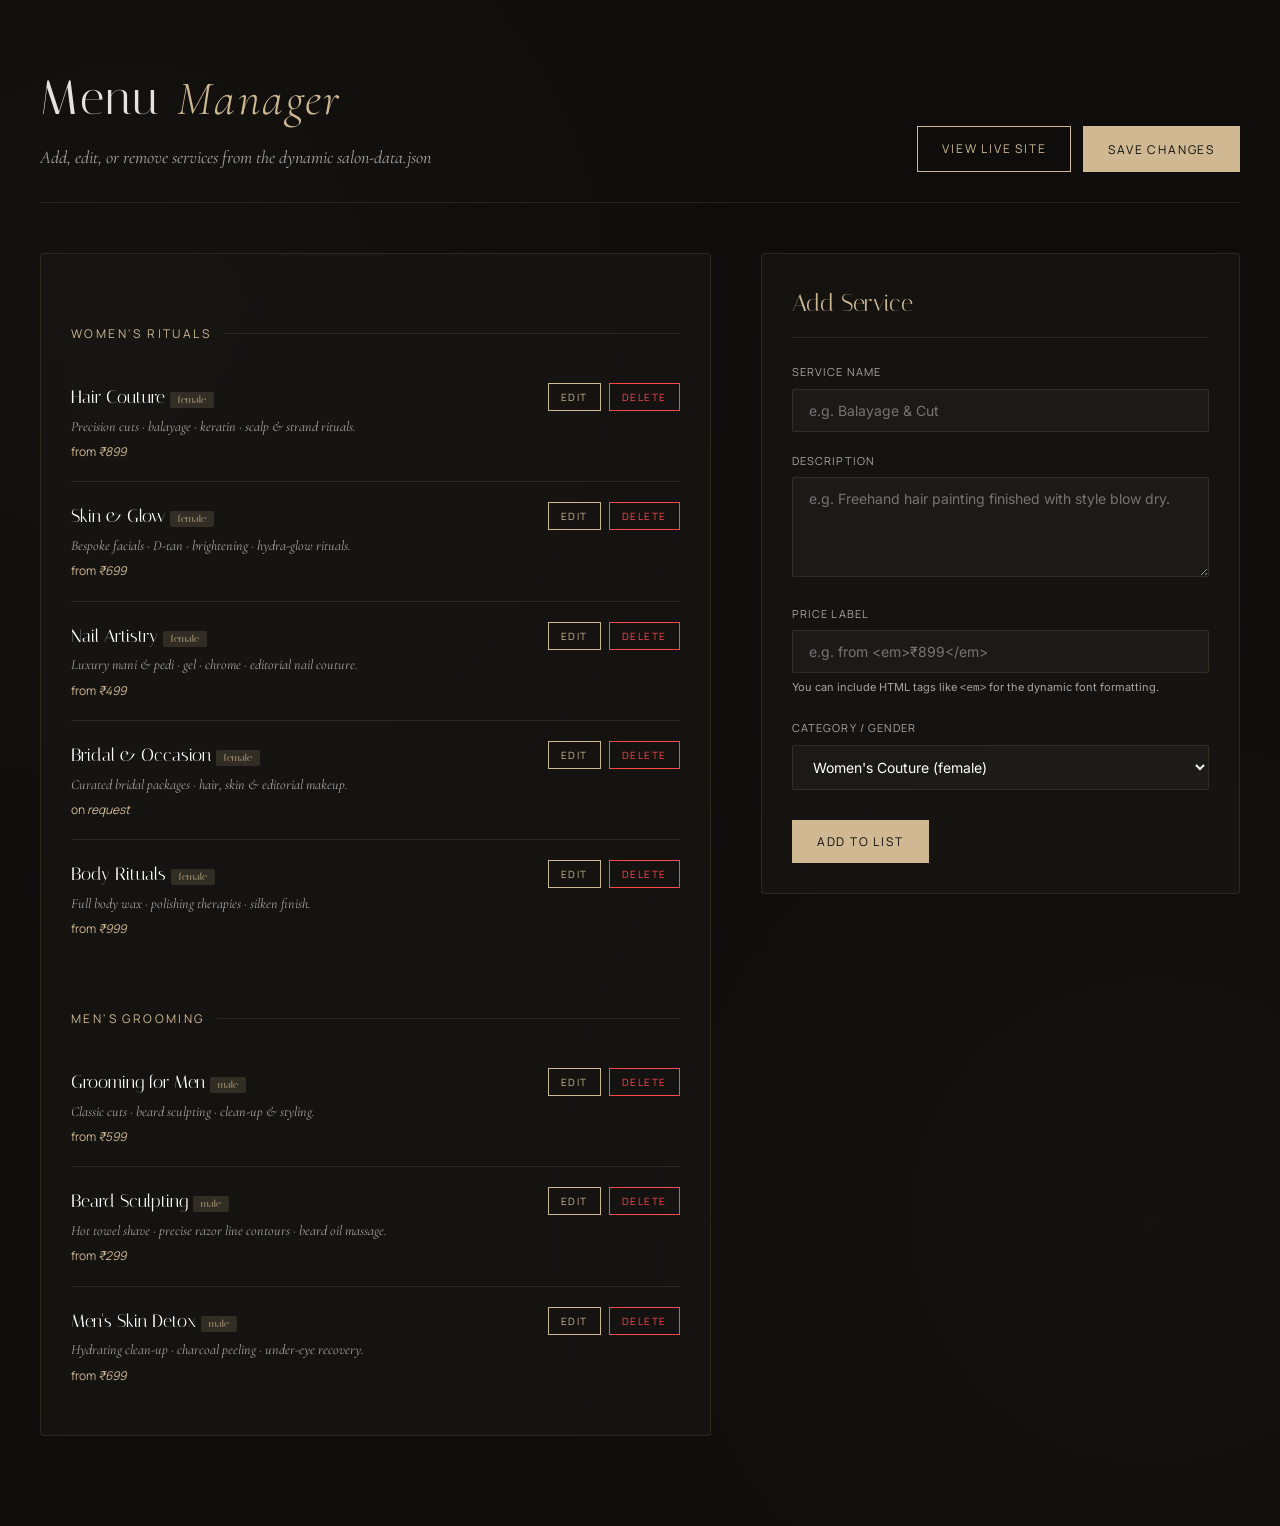
==== admin.html @ 3f5f5612 "feat: split services into Men/Women columns and add dynamic admin control panel for menu updates" ====
<!DOCTYPE html>
<html lang="en">
<head>
    <meta charset="UTF-8">
    <meta name="viewport" content="width=device-width, initial-scale=1.0">
    <title>Preyank Limbachiya Salon · Service Menu Manager</title>
    <link rel="preconnect" href="https://fonts.googleapis.com" />
    <link rel="preconnect" href="https://fonts.gstatic.com" crossorigin />
    <link href="https://fonts.googleapis.com/css2?family=Cormorant+Garamond:ital,wght@0,300;0,400;0,500;0,600;1,300;1,400&family=Inter:wght@200;300;400;500;600&family=Italiana&family=Manrope:wght@200;300;400;500&display=swap" rel="stylesheet" />
    <style>
        :root {
            --bg-color: #0e0d0b;
            --panel-bg: rgba(26, 24, 21, 0.65);
            --gold-500: #cfb892;
            --gold-600: #b59f7b;
            --gold-light: rgba(207, 184, 146, 0.15);
            --ink-1000: #ffffff;
            --ink-800: #e5e3df;
            --warm-700: #a9a6a0;
            --line: rgba(207, 184, 146, 0.12);
            --border-focus: rgba(207, 184, 146, 0.5);
            --error: #ff4a4a;
            --success: #4eff8a;
            --font-display: 'Italiana', serif;
            --font-serif: 'Cormorant Garamond', serif;
            --font-sans: 'Inter', sans-serif;
            --font-mono: 'Manrope', sans-serif;
        }

        * {
            box-sizing: border-box;
            margin: 0;
            padding: 0;
        }

        body {
            background-color: var(--bg-color);
            color: var(--ink-1000);
            font-family: var(--font-sans);
            line-height: 1.6;
            padding: 60px 20px;
            min-height: 100vh;
            background-image: 
                radial-gradient(circle at 10% 20%, rgba(207, 184, 146, 0.03) 0%, transparent 40%),
                radial-gradient(circle at 90% 80%, rgba(207, 184, 146, 0.03) 0%, transparent 40%);
        }

        .container {
            max-width: 1200px;
            margin: 0 auto;
        }

        header {
            margin-bottom: 50px;
            border-bottom: 1px solid var(--line);
            padding-bottom: 30px;
            display: flex;
            justify-content: space-between;
            align-items: flex-end;
        }

        h1 {
            font-family: var(--font-display);
            font-size: clamp(32px, 4vw, 48px);
            font-weight: 300;
            letter-spacing: 0.05em;
            color: var(--ink-800);
        }

        h1 em {
            font-family: var(--font-serif);
            font-style: italic;
            color: var(--gold-500);
        }

        .subtitle {
            font-family: var(--font-serif);
            font-size: 18px;
            color: var(--warm-700);
            margin-top: 5px;
            font-style: italic;
        }

        .btn {
            display: inline-flex;
            align-items: center;
            justify-content: center;
            padding: 12px 24px;
            border: 1px solid var(--gold-500);
            background: transparent;
            color: var(--gold-500);
            font-family: var(--font-mono);
            font-size: 12px;
            letter-spacing: 0.15em;
            text-transform: uppercase;
            cursor: pointer;
            transition: all 0.4s cubic-bezier(0.19, 1, 0.22, 1);
            text-decoration: none;
        }

        .btn:hover {
            background: var(--gold-500);
            color: var(--bg-color);
            box-shadow: 0 0 20px rgba(207, 184, 146, 0.2);
            transform: translateY(-2px);
        }

        .btn--primary {
            background: var(--gold-500);
            color: var(--bg-color);
        }

        .btn--primary:hover {
            background: var(--ink-1000);
            border-color: var(--ink-1000);
            color: var(--bg-color);
        }

        .btn--danger {
            border-color: var(--error);
            color: var(--error);
        }

        .btn--danger:hover {
            background: var(--error);
            color: var(--ink-1000);
        }

        .btn--sm {
            padding: 6px 12px;
            font-size: 10px;
        }

        .btn-group {
            display: flex;
            gap: 12px;
        }

        .layout {
            display: grid;
            grid-template-columns: 1.4fr 1fr;
            gap: 50px;
        }

        @media (max-width: 900px) {
            .layout {
                grid-template-columns: 1fr;
            }
            header {
                flex-direction: column;
                align-items: flex-start;
                gap: 20px;
            }
        }

        .card {
            background: var(--panel-bg);
            border: 1px solid var(--line);
            border-radius: 4px;
            padding: 30px;
            backdrop-filter: blur(10px);
            -webkit-backdrop-filter: blur(10px);
            margin-bottom: 30px;
        }

        .card-title {
            font-family: var(--font-display);
            font-size: 24px;
            font-weight: 400;
            color: var(--gold-500);
            border-bottom: 1px solid var(--line);
            padding-bottom: 15px;
            margin-bottom: 25px;
            display: flex;
            justify-content: space-between;
            align-items: center;
        }

        .form-group {
            margin-bottom: 20px;
        }

        label {
            display: block;
            font-family: var(--font-mono);
            font-size: 11px;
            letter-spacing: 0.1em;
            text-transform: uppercase;
            color: var(--warm-700);
            margin-bottom: 8px;
        }

        input[type="text"], textarea, select {
            width: 100%;
            padding: 12px 16px;
            background: rgba(255, 255, 255, 0.03);
            border: 1px solid var(--line);
            color: var(--ink-1000);
            font-family: var(--font-sans);
            font-size: 14px;
            outline: none;
            transition: all 0.3s;
            border-radius: 2px;
        }

        input[type="text"]:focus, textarea:focus, select:focus {
            border-color: var(--border-focus);
            background: rgba(255, 255, 255, 0.05);
            box-shadow: 0 0 10px rgba(207, 184, 146, 0.05);
        }

        textarea {
            height: 100px;
            resize: vertical;
        }

        .menu-list {
            list-style: none;
        }

        .menu-item {
            display: flex;
            justify-content: space-between;
            align-items: flex-start;
            padding: 20px 0;
            border-bottom: 1px solid var(--line);
            gap: 20px;
        }

        .menu-item:last-child {
            border-bottom: none;
        }

        .menu-item__info {
            flex-grow: 1;
        }

        .menu-item__name {
            font-family: var(--font-display);
            font-size: 18px;
            color: var(--ink-1000);
        }

        .menu-item__desc {
            font-family: var(--font-serif);
            font-style: italic;
            font-size: 14px;
            color: var(--warm-700);
            margin-top: 4px;
        }

        .menu-item__price {
            font-family: var(--font-mono);
            font-size: 12px;
            color: var(--gold-500);
            margin-top: 4px;
        }

        .menu-item__actions {
            display: flex;
            gap: 8px;
            align-items: center;
        }

        .toast {
            position: fixed;
            bottom: 30px;
            right: 30px;
            padding: 16px 24px;
            background: var(--panel-bg);
            border-left: 4px solid var(--gold-500);
            color: var(--ink-1000);
            font-family: var(--font-mono);
            font-size: 12px;
            letter-spacing: 0.05em;
            box-shadow: 0 10px 30px rgba(0,0,0,0.5);
            transform: translateY(100px);
            opacity: 0;
            transition: all 0.4s cubic-bezier(0.19, 1, 0.22, 1);
            z-index: 1000;
            display: flex;
            align-items: center;
            gap: 12px;
            backdrop-filter: blur(10px);
        }

        .toast.show {
            transform: translateY(0);
            opacity: 1;
        }

        .toast--success {
            border-left-color: var(--success);
        }

        .toast--error {
            border-left-color: var(--error);
        }

        .empty-state {
            text-align: center;
            padding: 40px 0;
            color: var(--warm-700);
            font-family: var(--font-serif);
            font-style: italic;
            font-size: 16px;
        }

        .section-header {
            margin-top: 40px;
            margin-bottom: 20px;
            font-family: var(--font-mono);
            font-size: 12px;
            letter-spacing: 0.2em;
            text-transform: uppercase;
            color: var(--gold-500);
            display: flex;
            align-items: center;
            gap: 12px;
        }

        .section-header::after {
            content: '';
            flex-grow: 1;
            height: 1px;
            background: var(--line);
        }

        .help-text {
            font-size: 11px;
            color: var(--warm-700);
            margin-top: 4px;
        }

        .price-badge {
            background: var(--gold-light);
            padding: 2px 8px;
            font-size: 10px;
            color: var(--gold-500);
            border-radius: 2px;
        }
    </style>
</head>
<body>

    <div class="container">
        <header>
            <div>
                <h1>Menu <em>Manager</em></h1>
                <p class="subtitle">Add, edit, or remove services from the dynamic salon-data.json</p>
            </div>
            <div class="btn-group">
                <a href="/" class="btn">View Live Site</a>
                <button class="btn btn--primary" id="saveBtn">Save Changes</button>
            </div>
        </header>

        <div class="layout">
            <!-- Left Side: List of Services -->
            <div class="list-section">
                
                <div class="card">
                    <div class="section-header">Women's Rituals</div>
                    <ul class="menu-list" id="femaleList">
                        <!-- Female services injected here -->
                    </ul>
                    <div class="empty-state" id="femaleEmpty" style="display:none;">No female services added.</div>

                    <div class="section-header" style="margin-top: 50px;">Men's Grooming</div>
                    <ul class="menu-list" id="maleList">
                        <!-- Male services injected here -->
                    </ul>
                    <div class="empty-state" id="maleEmpty" style="display:none;">No male services added.</div>
                </div>

            </div>

            <!-- Right Side: Add / Edit Form -->
            <div class="form-section">
                <div class="card" style="position: sticky; top: 30px;">
                    <h2 class="card-title" id="formTitle">Add Service</h2>
                    <form id="serviceForm">
                        <input type="hidden" id="editIndex" value="">

                        <div class="form-group">
                            <label for="serviceName">Service Name</label>
                            <input type="text" id="serviceName" required placeholder="e.g. Balayage & Cut">
                        </div>

                        <div class="form-group">
                            <label for="serviceDesc">Description</label>
                            <textarea id="serviceDesc" required placeholder="e.g. Freehand hair painting finished with style blow dry."></textarea>
                        </div>

                        <div class="form-group">
                            <label for="servicePrice">Price Label</label>
                            <input type="text" id="servicePrice" required placeholder="e.g. from <em>₹899</em>">
                            <span class="help-text">You can include HTML tags like <code>&lt;em&gt;</code> for the dynamic font formatting.</span>
                        </div>

                        <div class="form-group">
                            <label for="serviceGender">Category / Gender</label>
                            <select id="serviceGender" required>
                                <option value="female">Women's Couture (female)</option>
                                <option value="male">Men's Grooming (male)</option>
                            </select>
                        </div>

                        <div class="btn-group" style="margin-top: 30px;">
                            <button type="submit" class="btn btn--primary" id="submitFormBtn">Add to List</button>
                            <button type="button" class="btn" id="cancelEditBtn" style="display: none;">Cancel Edit</button>
                        </div>
                    </form>
                </div>
            </div>
        </div>
    </div>

    <!-- Notification Toast -->
    <div class="toast" id="toast"></div>

    <script>
        let services = [];

        // Fetch current services on load
        async function loadServices() {
            try {
                const response = await fetch('/salon-data.json');
                const data = await response.json();
                services = data.services || [];
                renderServices();
            } catch (err) {
                showToast('Failed to load services data.', 'error');
            }
        }

        // Render lists grouped by gender
        function renderServices() {
            const femaleList = document.getElementById('femaleList');
            const maleList = document.getElementById('maleList');
            
            femaleList.innerHTML = '';
            maleList.innerHTML = '';

            let femaleCount = 0;
            let maleCount = 0;

            services.forEach((service, index) => {
                const gender = service.gender ? service.gender.toLowerCase() : 'female';
                const li = document.createElement('li');
                li.className = 'menu-item';
                
                // Construct inner contents safely
                li.innerHTML = `
                    <div class="menu-item__info">
                        <div class="menu-item__name">
                            ${escapeHtml(service.name)} 
                            <span class="price-badge">${gender}</span>
                        </div>
                        <div class="menu-item__desc">${escapeHtml(service.desc)}</div>
                        <div class="menu-item__price">${service.price}</div>
                    </div>
                    <div class="menu-item__actions">
                        <button class="btn btn--sm" onclick="editService(${index})">Edit</button>
                        <button class="btn btn--danger btn--sm" onclick="deleteService(${index})">Delete</button>
                    </div>
                `;

                if (gender === 'male') {
                    maleList.appendChild(li);
                    maleCount++;
                } else {
                    femaleList.appendChild(li);
                    femaleCount++;
                }
            });

            document.getElementById('femaleEmpty').style.display = femaleCount === 0 ? 'block' : 'none';
            document.getElementById('maleEmpty').style.display = maleCount === 0 ? 'block' : 'none';
        }

        // Utility to escape HTML and prevent XSS on input values
        function escapeHtml(str) {
            return str
                .replace(/&/g, '&amp;')
                .replace(/</g, '&lt;')
                .replace(/>/g, '&gt;')
                .replace(/"/g, '&quot;')
                .replace(/'/g, '&#039;');
        }

        // Handle Add / Update submission
        document.getElementById('serviceForm').addEventListener('submit', function(e) {
            e.preventDefault();

            const name = document.getElementById('serviceName').value;
            const desc = document.getElementById('serviceDesc').value;
            const price = document.getElementById('servicePrice').value;
            const gender = document.getElementById('serviceGender').value;
            const editIndexVal = document.getElementById('editIndex').value;

            const serviceData = { name, desc, price, gender };

            if (editIndexVal !== '') {
                // Update
                const index = parseInt(editIndexVal);
                services[index] = serviceData;
                showToast('Service updated in memory. Remember to click "Save Changes" to apply.', 'success');
                resetForm();
            } else {
                // Add
                services.push(serviceData);
                showToast('Service added in memory. Remember to click "Save Changes" to apply.', 'success');
                resetForm();
            }

            renderServices();
        });

        // Trigger Edit mode
        window.editService = function(index) {
            const service = services[index];
            document.getElementById('serviceName').value = service.name;
            document.getElementById('serviceDesc').value = service.desc;
            document.getElementById('servicePrice').value = service.price;
            document.getElementById('serviceGender').value = service.gender || 'female';
            document.getElementById('editIndex').value = index;

            document.getElementById('formTitle').textContent = 'Edit Service';
            document.getElementById('submitFormBtn').textContent = 'Update';
            document.getElementById('cancelEditBtn').style.display = 'inline-flex';
        };

        // Cancel Edit Mode
        document.getElementById('cancelEditBtn').addEventListener('click', resetForm);

        function resetForm() {
            document.getElementById('serviceForm').reset();
            document.getElementById('editIndex').value = '';
            document.getElementById('formTitle').textContent = 'Add Service';
            document.getElementById('submitFormBtn').textContent = 'Add to List';
            document.getElementById('cancelEditBtn').style.display = 'none';
        }

        // Delete Service
        window.deleteService = function(index) {
            if (confirm('Are you sure you want to remove this service from list?')) {
                services.splice(index, 1);
                renderServices();
                showToast('Service removed from memory. Click "Save Changes" to write to disk.', 'success');
                resetForm();
            }
        };

        // Save changes to server disk
        document.getElementById('saveBtn').addEventListener('click', async function() {
            try {
                const response = await fetch('/api/save-services', {
                    method: 'POST',
                    headers: { 'Content-Type': 'application/json' },
                    body: JSON.stringify({ services: services })
                });
                
                const result = await response.json();
                
                if (result.success) {
                    showToast('All changes saved to salon-data.json!', 'success');
                    // Reload to re-fetch clean indices and numbers from disk
                    setTimeout(loadServices, 500);
                } else {
                    throw new Error(result.error);
                }
            } catch (err) {
                showToast('Error saving: ' + err.message, 'error');
            }
        });

        // Show Toast Notifications
        function showToast(message, type = 'success') {
            const toast = document.getElementById('toast');
            toast.textContent = message;
            toast.className = 'toast show';
            if (type === 'error') {
                toast.classList.add('toast--error');
            } else {
                toast.classList.add('toast--success');
            }

            setTimeout(() => {
                toast.classList.remove('show');
            }, 3000);
        }

        // Initialize on load
        loadServices();
    </script>
</body>
</html>
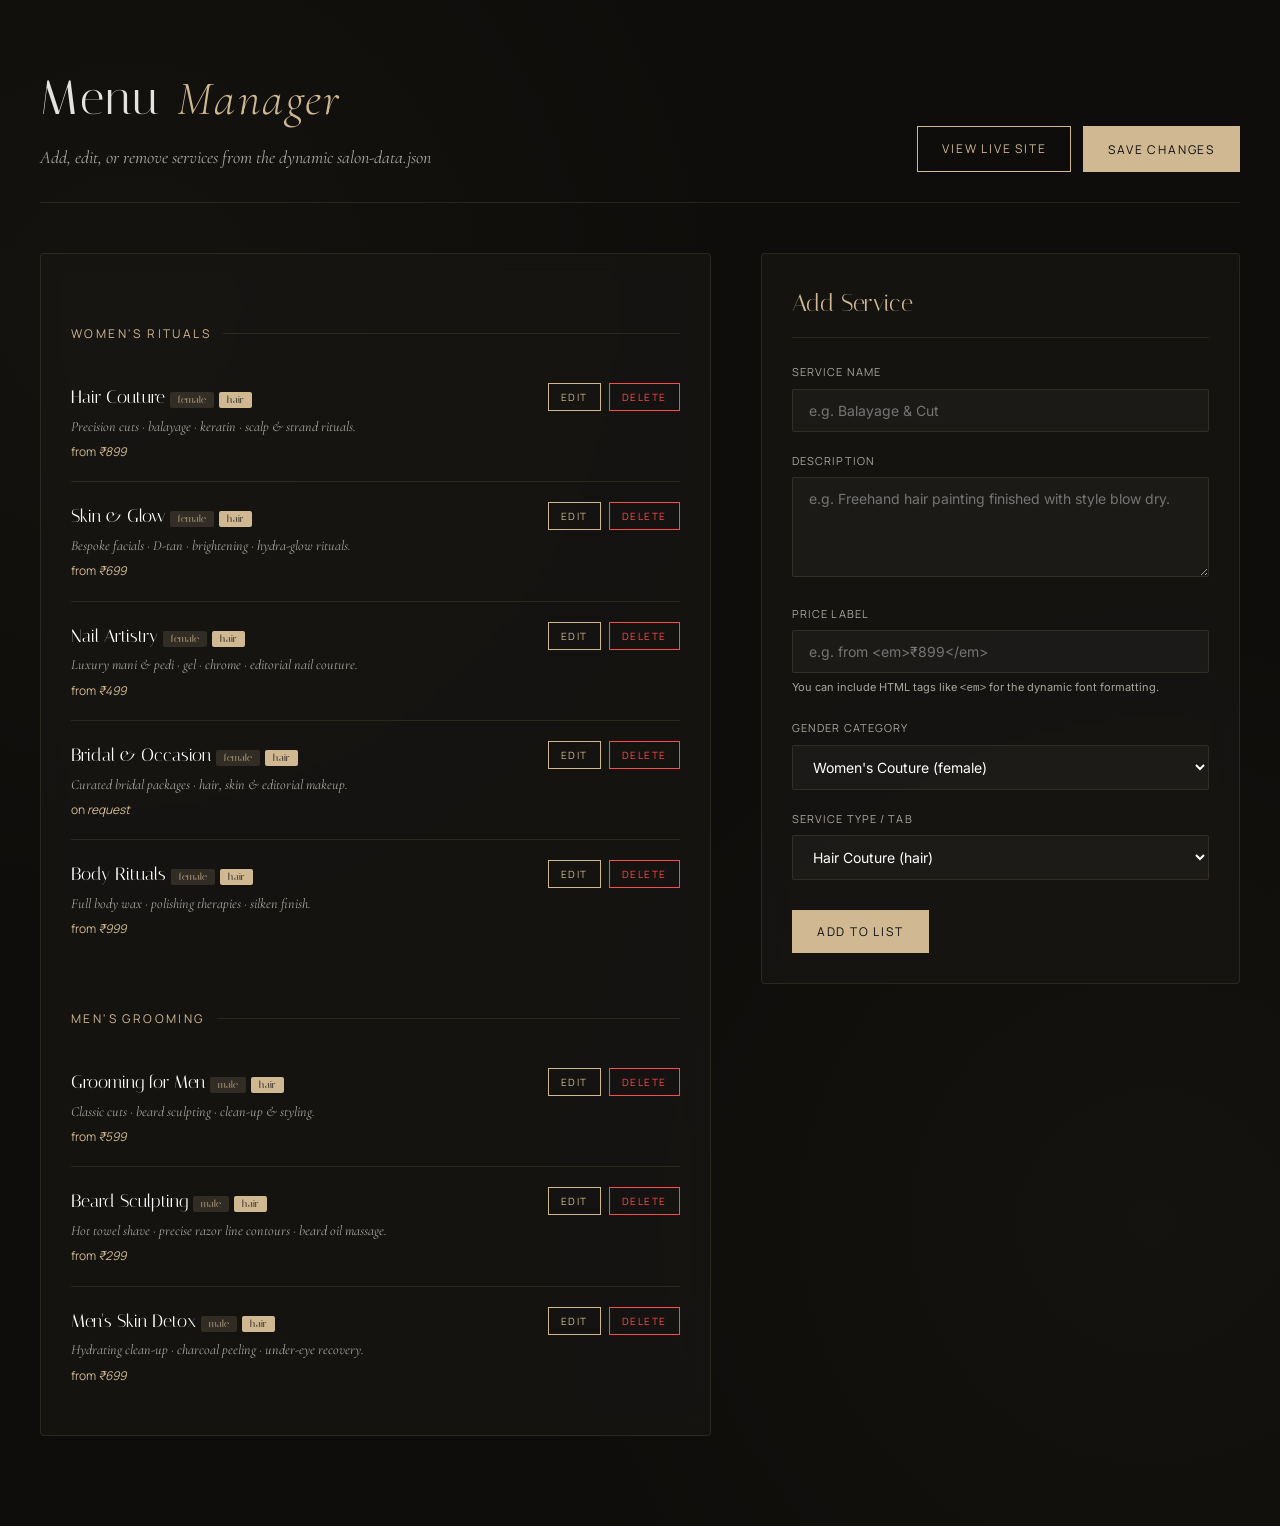
==== commit 90dad4ff: "feat: implement interactive category switcher with dynamic tabs and GSAP animations to manage large " ====
--- a/admin.html
+++ b/admin.html
@@ -399,10 +399,20 @@
                         </div>
 
                         <div class="form-group">
-                            <label for="serviceGender">Category / Gender</label>
+                            <label for="serviceGender">Gender Category</label>
                             <select id="serviceGender" required>
                                 <option value="female">Women's Couture (female)</option>
                                 <option value="male">Men's Grooming (male)</option>
+                            </select>
+                        </div>
+
+                        <div class="form-group">
+                            <label for="serviceCategory">Service Type / Tab</label>
+                            <select id="serviceCategory" required>
+                                <option value="hair">Hair Couture (hair)</option>
+                                <option value="skin">Skin &amp; Glow (skin)</option>
+                                <option value="nails">Nail Artistry (nails)</option>
+                                <option value="grooming">Grooming &amp; Body (grooming)</option>
                             </select>
                         </div>
 
@@ -447,6 +457,7 @@
 
             services.forEach((service, index) => {
                 const gender = service.gender ? service.gender.toLowerCase() : 'female';
+                const category = service.category ? service.category.toLowerCase() : 'hair';
                 const li = document.createElement('li');
                 li.className = 'menu-item';
                 
@@ -456,6 +467,7 @@
                         <div class="menu-item__name">
                             ${escapeHtml(service.name)} 
                             <span class="price-badge">${gender}</span>
+                            <span class="price-badge" style="background:var(--gold-500);color:var(--bg-color)">${escapeHtml(category)}</span>
                         </div>
                         <div class="menu-item__desc">${escapeHtml(service.desc)}</div>
                         <div class="menu-item__price">${service.price}</div>
@@ -497,9 +509,10 @@
             const desc = document.getElementById('serviceDesc').value;
             const price = document.getElementById('servicePrice').value;
             const gender = document.getElementById('serviceGender').value;
+            const category = document.getElementById('serviceCategory').value;
             const editIndexVal = document.getElementById('editIndex').value;
 
-            const serviceData = { name, desc, price, gender };
+            const serviceData = { name, desc, price, gender, category };
 
             if (editIndexVal !== '') {
                 // Update
@@ -524,6 +537,7 @@
             document.getElementById('serviceDesc').value = service.desc;
             document.getElementById('servicePrice').value = service.price;
             document.getElementById('serviceGender').value = service.gender || 'female';
+            document.getElementById('serviceCategory').value = service.category || 'hair';
             document.getElementById('editIndex').value = index;
 
             document.getElementById('formTitle').textContent = 'Edit Service';
